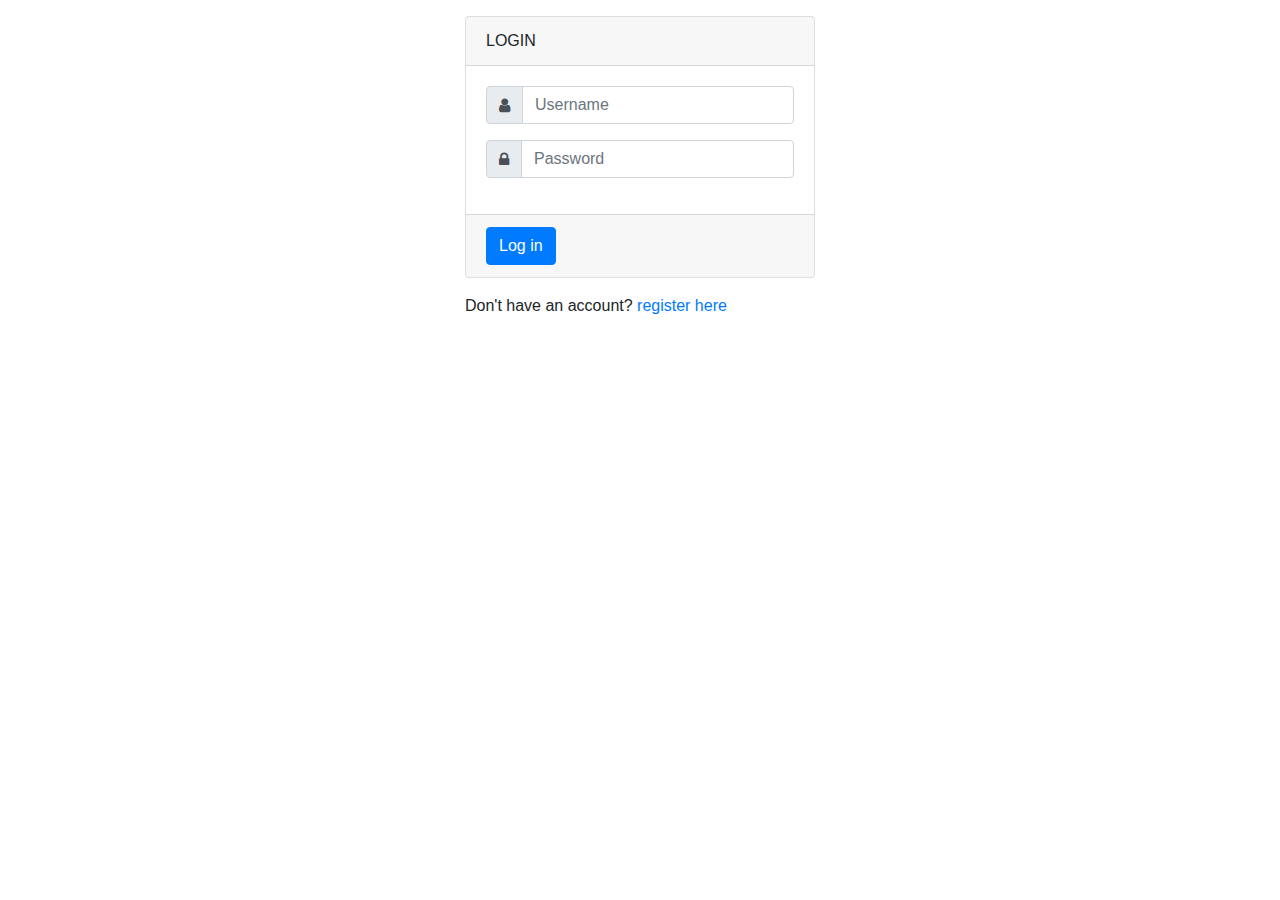
==== index.html @ 7b23db5a "First commit" ====
<!doctype html>
<html lang="en">
  <head>
    <!-- Required meta tags -->
    <meta charset="utf-8">
    <meta name="viewport" content="width=device-width, initial-scale=1, shrink-to-fit=no">

    <!-- Bootstrap CSS -->
    <link rel="stylesheet" href="https://stackpath.bootstrapcdn.com/bootstrap/4.3.1/css/bootstrap.min.css" integrity="sha384-ggOyR0iXCbMQv3Xipma34MD+dH/1fQ784/j6cY/iJTQUOhcWr7x9JvoRxT2MZw1T" crossorigin="anonymous">
    <link rel="stylesheet" href="https://stackpath.bootstrapcdn.com/font-awesome/4.7.0/css/font-awesome.min.css">

    <title>TeamValid | Loginpage</title>
  </head>
  <body>
   <div class="container ">
     <div class="row mt-3 d-flex">
       <div class="col-lg-4 m-auto">
         <div class="card">
           <div class="card-header">
             LOGIN
           </div>
           <div class="card-body">
             <div class="login">
           <div class="input-group mb-3">
          <div class="input-group-prepend">
            <span class="input-group-text" id="basic-addon1"><i class="fa fa-user"></i></span>
          </div>
          <input type="text" class="form-control" placeholder="Username" aria-label="Username" aria-describedby="basic-addon1">
        </div>

        

         </div>
         <div class="login">
           <div class="input-group mb-3">
          <div class="input-group-prepend">
            <span class="input-group-text" id="basic-addon1"><i class="fa fa-lock"></i></span>
          </div>
          <input type="Password" class="form-control" placeholder="Password" aria-label="Username" aria-describedby="basic-addon1">
        </div>

        

         </div>
           </div>
           <div class="card-footer">
             <button type="submit" class="btn btn-primary">Log in</button>
           </div>
         </div>
         <div class="mt-3">Don't have an account? <a href="register.html">register here</a></div>
       </div>
     </div>
   </div>

   
    <script src="https://code.jquery.com/jquery-3.3.1.slim.min.js" integrity="sha384-q8i/X+965DzO0rT7abK41JStQIAqVgRVzpbzo5smXKp4YfRvH+8abtTE1Pi6jizo" crossorigin="anonymous"></script>
    <script src="https://cdnjs.cloudflare.com/ajax/libs/popper.js/1.14.7/umd/popper.min.js" integrity="sha384-UO2eT0CpHqdSJQ6hJty5KVphtPhzWj9WO1clHTMGa3JDZwrnQq4sF86dIHNDz0W1" crossorigin="anonymous"></script>
    <script src="https://stackpath.bootstrapcdn.com/bootstrap/4.3.1/js/bootstrap.min.js" integrity="sha384-JjSmVgyd0p3pXB1rRibZUAYoIIy6OrQ6VrjIEaFf/nJGzIxFDsf4x0xIM+B07jRM" crossorigin="anonymous"></script>
  </body>
</html>
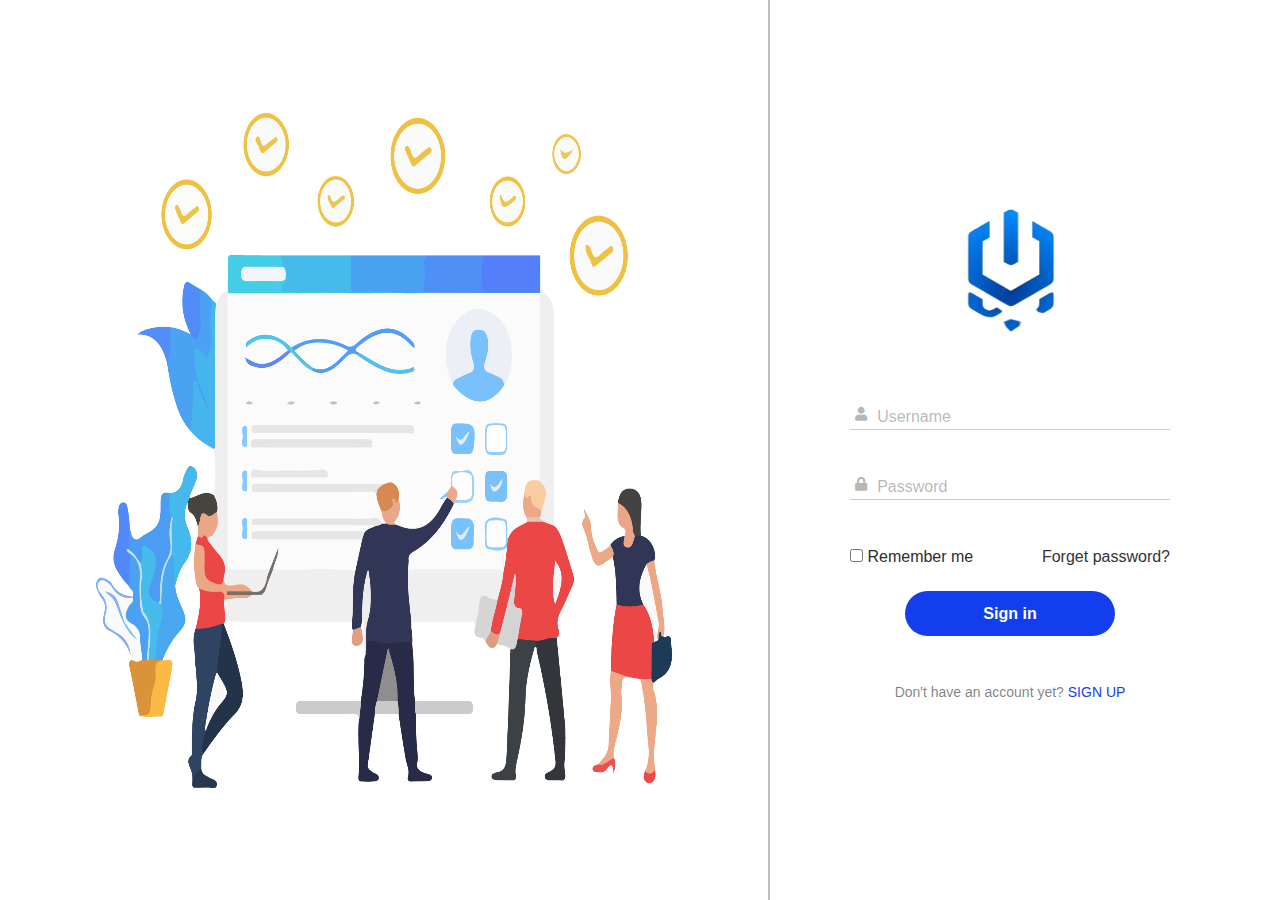
==== commit 91f08987: "Merge pull request #1 from Devdre1909/master" ====
--- a/index.html
+++ b/index.html
@@ -1,60 +1,78 @@
-<!doctype html>
+<!DOCTYPE html>
 <html lang="en">
-  <head>
-    <!-- Required meta tags -->
-    <meta charset="utf-8">
-    <meta name="viewport" content="width=device-width, initial-scale=1, shrink-to-fit=no">
 
-    <!-- Bootstrap CSS -->
-    <link rel="stylesheet" href="https://stackpath.bootstrapcdn.com/bootstrap/4.3.1/css/bootstrap.min.css" integrity="sha384-ggOyR0iXCbMQv3Xipma34MD+dH/1fQ784/j6cY/iJTQUOhcWr7x9JvoRxT2MZw1T" crossorigin="anonymous">
-    <link rel="stylesheet" href="https://stackpath.bootstrapcdn.com/font-awesome/4.7.0/css/font-awesome.min.css">
+<head>
+    <meta charset="UTF-8">
+    <meta name="viewport" content="width=device-width, initial-scale=1.0">
+    <meta http-equiv="X-UA-Compatible" content="ie=edge">
+    <title id="title">teamValid | Sign in</title>
+    <link rel="stylesheet" href="styles/font-awesome/css/all.min.css">
+    <link rel="stylesheet" href="styles/style.css">
+</head>
 
-    <title>TeamValid | Loginpage</title>
-  </head>
-  <body>
-   <div class="container ">
-     <div class="row mt-3 d-flex">
-       <div class="col-lg-4 m-auto">
-         <div class="card">
-           <div class="card-header">
-             LOGIN
-           </div>
-           <div class="card-body">
-             <div class="login">
-           <div class="input-group mb-3">
-          <div class="input-group-prepend">
-            <span class="input-group-text" id="basic-addon1"><i class="fa fa-user"></i></span>
-          </div>
-          <input type="text" class="form-control" placeholder="Username" aria-label="Username" aria-describedby="basic-addon1">
+<body>
+    <div class="container">
+        <div class="big-image">
+            <img src="img/signup-design.png" alt="img">
         </div>
+        <div class="form-section">
+            <div class="the-forms" id="the-forms">
+                <form action="" id="sign-in-form" class="sign-in-form">
+                    <img src="img/logo.svg" alt="logo-image">
+                    <div class="form-group">
+                        <i class="fas fa-user fa-sm  "></i>
+                        <input type="text" name="username" id="username" required>
+                        <label for="username">Username</label>
+                    </div>
+                    <div class="form-group">
+                        <i class="fas fa-lock fa-sm  "></i>
+                        <input type="password" name="signin-password" id="signin-password" required>
+                        <label for="signin-password">Password</label>
+                    </div>
+                    <div class="rem-me-and-forget-password">
+                        <div class="c-remember-me">
+                                <input type="checkbox" name="remember-me" id="remember-me">
+                                <label for="remember-me">Remember me</label>
+                        </div>
+                        <a href="#">Forget password?</a>
+                    </div>
+                    <button type="submit">Sign in</button>
+                    <p>Don't have an account yet? <a href="#sign-up-form-link" id="sign-up-form-link">SIGN UP</a></p>
+                </form>
+                <form action="" id="sign-up-form" class="sign-up-form">
+                    <h2 class="signup-form-heading">SIGN UP</h2>
+                    <p class="signup-form-subheading">It’s free and only takes a minute</p>
+                    <div class="form-group">
+                        <i class="fas fa-user fa-sm  "></i>
+                        <input type="text" name="signup-username" id="signup-username" required>
+                        <label for="signup-username">Username</label>
+                    </div>
+                    <div class="form-group">
+                        <i class="fas fa-envelope fa-sm  "></i>
+                        <input type="text" name="email" id="email" required>
+                        <label for="email">Email</label>
+                    </div>
+                    <div class="form-group">
+                        <i class="fas fa-user-lock fa-sm  "></i>
+                        <input type="password" name="signup-password" id="signup-password" required>
+                        <label for="signup-password">Enter password</label>
+                    </div>
+                    <div class="form-group">
+                            <i class="fas fa-user-lock fa-sm  "></i>
+                        <input type="password" name="signup-confirm-password" id="signup-confirm-password" required>
+                        <label for="signup-confirm-password">Confirm Password</label>
+                    </div>
+                    <p class=terms-and-con>
+                        By clicking the sign up button you agree to our <a href="#">Terms & Conditions</a> and <a href="#">Privacy Policy</a>
+                    </p>
+                    <button type="submit">Sign up</button>
+                    <p>Already have an account? <a href="#sign-in-form" id="sign-in-form-link">Log in</a></p>
+                </form>
+            </div>
+        </div>
+    </div>
 
-        
+    <script src="scripts/app.js"></script>
+</body>
 
-         </div>
-         <div class="login">
-           <div class="input-group mb-3">
-          <div class="input-group-prepend">
-            <span class="input-group-text" id="basic-addon1"><i class="fa fa-lock"></i></span>
-          </div>
-          <input type="Password" class="form-control" placeholder="Password" aria-label="Username" aria-describedby="basic-addon1">
-        </div>
-
-        
-
-         </div>
-           </div>
-           <div class="card-footer">
-             <button type="submit" class="btn btn-primary">Log in</button>
-           </div>
-         </div>
-         <div class="mt-3">Don't have an account? <a href="register.html">register here</a></div>
-       </div>
-     </div>
-   </div>
-
-   
-    <script src="https://code.jquery.com/jquery-3.3.1.slim.min.js" integrity="sha384-q8i/X+965DzO0rT7abK41JStQIAqVgRVzpbzo5smXKp4YfRvH+8abtTE1Pi6jizo" crossorigin="anonymous"></script>
-    <script src="https://cdnjs.cloudflare.com/ajax/libs/popper.js/1.14.7/umd/popper.min.js" integrity="sha384-UO2eT0CpHqdSJQ6hJty5KVphtPhzWj9WO1clHTMGa3JDZwrnQq4sF86dIHNDz0W1" crossorigin="anonymous"></script>
-    <script src="https://stackpath.bootstrapcdn.com/bootstrap/4.3.1/js/bootstrap.min.js" integrity="sha384-JjSmVgyd0p3pXB1rRibZUAYoIIy6OrQ6VrjIEaFf/nJGzIxFDsf4x0xIM+B07jRM" crossorigin="anonymous"></script>
-  </body>
 </html>--- a/styles/font-awesome/css/all.min.css
+++ b/styles/font-awesome/css/all.min.css
@@ -0,0 +1,5 @@
+/*!
+ * Font Awesome Free 5.9.0 by @fontawesome - https://fontawesome.com
+ * License - https://fontawesome.com/license/free (Icons: CC BY 4.0, Fonts: SIL OFL 1.1, Code: MIT License)
+ */
+.fa,.fab,.fal,.far,.fas{-moz-osx-font-smoothing:grayscale;-webkit-font-smoothing:antialiased;display:inline-block;font-style:normal;font-variant:normal;text-rendering:auto;line-height:1}.fa-lg{font-size:1.33333em;line-height:.75em;vertical-align:-.0667em}.fa-xs{font-size:.75em}.fa-sm{font-size:.875em}.fa-1x{font-size:1em}.fa-2x{font-size:2em}.fa-3x{font-size:3em}.fa-4x{font-size:4em}.fa-5x{font-size:5em}.fa-6x{font-size:6em}.fa-7x{font-size:7em}.fa-8x{font-size:8em}.fa-9x{font-size:9em}.fa-10x{font-size:10em}.fa-fw{text-align:center;width:1.25em}.fa-ul{list-style-type:none;margin-left:2.5em;padding-left:0}.fa-ul>li{position:relative}.fa-li{left:-2em;position:absolute;text-align:center;width:2em;line-height:inherit}.fa-border{border:.08em solid #eee;border-radius:.1em;padding:.2em .25em .15em}.fa-pull-left{float:left}.fa-pull-right{float:right}.fa.fa-pull-left,.fab.fa-pull-left,.fal.fa-pull-left,.far.fa-pull-left,.fas.fa-pull-left{margin-right:.3em}.fa.fa-pull-right,.fab.fa-pull-right,.fal.fa-pull-right,.far.fa-pull-right,.fas.fa-pull-right{margin-left:.3em}.fa-spin{animation:fa-spin 2s infinite linear}.fa-pulse{animation:fa-spin 1s infinite steps(8)}@keyframes fa-spin{0%{transform:rotate(0deg)}to{transform:rotate(1turn)}}.fa-rotate-90{-ms-filter:"progid:DXImageTransform.Microsoft.BasicImage(rotation=1)";transform:rotate(90deg)}.fa-rotate-180{-ms-filter:"progid:DXImageTransform.Microsoft.BasicImage(rotation=2)";transform:rotate(180deg)}.fa-rotate-270{-ms-filter:"progid:DXImageTransform.Microsoft.BasicImage(rotation=3)";transform:rotate(270deg)}.fa-flip-horizontal{-ms-filter:"progid:DXImageTransform.Microsoft.BasicImage(rotation=0, mirror=1)";transform:scaleX(-1)}.fa-flip-vertical{transform:scaleY(-1)}.fa-flip-both,.fa-flip-horizontal.fa-flip-vertical,.fa-flip-vertical{-ms-filter:"progid:DXImageTransform.Microsoft.BasicImage(rotation=2, mirror=1)"}.fa-flip-both,.fa-flip-horizontal.fa-flip-vertical{transform:scale(-1)}:root .fa-flip-both,:root .fa-flip-horizontal,:root .fa-flip-vertical,:root .fa-rotate-90,:root .fa-rotate-180,:root .fa-rotate-270{filter:none}.fa-stack{display:inline-block;height:2em;line-height:2em;position:relative;vertical-align:middle;width:2.5em}.fa-stack-1x,.fa-stack-2x{left:0;position:absolute;text-align:center;width:100%}.fa-stack-1x{line-height:inherit}.fa-stack-2x{font-size:2em}.fa-inverse{color:#fff}.fa-500px:before{content:"\f26e"}.fa-accessible-icon:before{content:"\f368"}.fa-accusoft:before{content:"\f369"}.fa-acquisitions-incorporated:before{content:"\f6af"}.fa-ad:before{content:"\f641"}.fa-address-book:before{content:"\f2b9"}.fa-address-card:before{content:"\f2bb"}.fa-adjust:before{content:"\f042"}.fa-adn:before{content:"\f170"}.fa-adobe:before{content:"\f778"}.fa-adversal:before{content:"\f36a"}.fa-affiliatetheme:before{content:"\f36b"}.fa-air-freshener:before{content:"\f5d0"}.fa-airbnb:before{content:"\f834"}.fa-algolia:before{content:"\f36c"}.fa-align-center:before{content:"\f037"}.fa-align-justify:before{content:"\f039"}.fa-align-left:before{content:"\f036"}.fa-align-right:before{content:"\f038"}.fa-alipay:before{content:"\f642"}.fa-allergies:before{content:"\f461"}.fa-amazon:before{content:"\f270"}.fa-amazon-pay:before{content:"\f42c"}.fa-ambulance:before{content:"\f0f9"}.fa-american-sign-language-interpreting:before{content:"\f2a3"}.fa-amilia:before{content:"\f36d"}.fa-anchor:before{content:"\f13d"}.fa-android:before{content:"\f17b"}.fa-angellist:before{content:"\f209"}.fa-angle-double-down:before{content:"\f103"}.fa-angle-double-left:before{content:"\f100"}.fa-angle-double-right:before{content:"\f101"}.fa-angle-double-up:before{content:"\f102"}.fa-angle-down:before{content:"\f107"}.fa-angle-left:before{content:"\f104"}.fa-angle-right:before{content:"\f105"}.fa-angle-up:before{content:"\f106"}.fa-angry:before{content:"\f556"}.fa-angrycreative:before{content:"\f36e"}.fa-angular:before{content:"\f420"}.fa-ankh:before{content:"\f644"}.fa-app-store:before{content:"\f36f"}.fa-app-store-ios:before{content:"\f370"}.fa-apper:before{content:"\f371"}.fa-apple:before{content:"\f179"}.fa-apple-alt:before{content:"\f5d1"}.fa-apple-pay:before{content:"\f415"}.fa-archive:before{content:"\f187"}.fa-archway:before{content:"\f557"}.fa-arrow-alt-circle-down:before{content:"\f358"}.fa-arrow-alt-circle-left:before{content:"\f359"}.fa-arrow-alt-circle-right:before{content:"\f35a"}.fa-arrow-alt-circle-up:before{content:"\f35b"}.fa-arrow-circle-down:before{content:"\f0ab"}.fa-arrow-circle-left:before{content:"\f0a8"}.fa-arrow-circle-right:before{content:"\f0a9"}.fa-arrow-circle-up:before{content:"\f0aa"}.fa-arrow-down:before{content:"\f063"}.fa-arrow-left:before{content:"\f060"}.fa-arrow-right:before{content:"\f061"}.fa-arrow-up:before{content:"\f062"}.fa-arrows-alt:before{content:"\f0b2"}.fa-arrows-alt-h:before{content:"\f337"}.fa-arrows-alt-v:before{content:"\f338"}.fa-artstation:before{content:"\f77a"}.fa-assistive-listening-systems:before{content:"\f2a2"}.fa-asterisk:before{content:"\f069"}.fa-asymmetrik:before{content:"\f372"}.fa-at:before{content:"\f1fa"}.fa-atlas:before{content:"\f558"}.fa-atlassian:before{content:"\f77b"}.fa-atom:before{content:"\f5d2"}.fa-audible:before{content:"\f373"}.fa-audio-description:before{content:"\f29e"}.fa-autoprefixer:before{content:"\f41c"}.fa-avianex:before{content:"\f374"}.fa-aviato:before{content:"\f421"}.fa-award:before{content:"\f559"}.fa-aws:before{content:"\f375"}.fa-baby:before{content:"\f77c"}.fa-baby-carriage:before{content:"\f77d"}.fa-backspace:before{content:"\f55a"}.fa-backward:before{content:"\f04a"}.fa-bacon:before{content:"\f7e5"}.fa-balance-scale:before{content:"\f24e"}.fa-balance-scale-left:before{content:"\f515"}.fa-balance-scale-right:before{content:"\f516"}.fa-ban:before{content:"\f05e"}.fa-band-aid:before{content:"\f462"}.fa-bandcamp:before{content:"\f2d5"}.fa-barcode:before{content:"\f02a"}.fa-bars:before{content:"\f0c9"}.fa-baseball-ball:before{content:"\f433"}.fa-basketball-ball:before{content:"\f434"}.fa-bath:before{content:"\f2cd"}.fa-battery-empty:before{content:"\f244"}.fa-battery-full:before{content:"\f240"}.fa-battery-half:before{content:"\f242"}.fa-battery-quarter:before{content:"\f243"}.fa-battery-three-quarters:before{content:"\f241"}.fa-battle-net:before{content:"\f835"}.fa-bed:before{content:"\f236"}.fa-beer:before{content:"\f0fc"}.fa-behance:before{content:"\f1b4"}.fa-behance-square:before{content:"\f1b5"}.fa-bell:before{content:"\f0f3"}.fa-bell-slash:before{content:"\f1f6"}.fa-bezier-curve:before{content:"\f55b"}.fa-bible:before{content:"\f647"}.fa-bicycle:before{content:"\f206"}.fa-biking:before{content:"\f84a"}.fa-bimobject:before{content:"\f378"}.fa-binoculars:before{content:"\f1e5"}.fa-biohazard:before{content:"\f780"}.fa-birthday-cake:before{content:"\f1fd"}.fa-bitbucket:before{content:"\f171"}.fa-bitcoin:before{content:"\f379"}.fa-bity:before{content:"\f37a"}.fa-black-tie:before{content:"\f27e"}.fa-blackberry:before{content:"\f37b"}.fa-blender:before{content:"\f517"}.fa-blender-phone:before{content:"\f6b6"}.fa-blind:before{content:"\f29d"}.fa-blog:before{content:"\f781"}.fa-blogger:before{content:"\f37c"}.fa-blogger-b:before{content:"\f37d"}.fa-bluetooth:before{content:"\f293"}.fa-bluetooth-b:before{content:"\f294"}.fa-bold:before{content:"\f032"}.fa-bolt:before{content:"\f0e7"}.fa-bomb:before{content:"\f1e2"}.fa-bone:before{content:"\f5d7"}.fa-bong:before{content:"\f55c"}.fa-book:before{content:"\f02d"}.fa-book-dead:before{content:"\f6b7"}.fa-book-medical:before{content:"\f7e6"}.fa-book-open:before{content:"\f518"}.fa-book-reader:before{content:"\f5da"}.fa-bookmark:before{content:"\f02e"}.fa-bootstrap:before{content:"\f836"}.fa-border-all:before{content:"\f84c"}.fa-border-none:before{content:"\f850"}.fa-border-style:before{content:"\f853"}.fa-bowling-ball:before{content:"\f436"}.fa-box:before{content:"\f466"}.fa-box-open:before{content:"\f49e"}.fa-boxes:before{content:"\f468"}.fa-braille:before{content:"\f2a1"}.fa-brain:before{content:"\f5dc"}.fa-bread-slice:before{content:"\f7ec"}.fa-briefcase:before{content:"\f0b1"}.fa-briefcase-medical:before{content:"\f469"}.fa-broadcast-tower:before{content:"\f519"}.fa-broom:before{content:"\f51a"}.fa-brush:before{content:"\f55d"}.fa-btc:before{content:"\f15a"}.fa-buffer:before{content:"\f837"}.fa-bug:before{content:"\f188"}.fa-building:before{content:"\f1ad"}.fa-bullhorn:before{content:"\f0a1"}.fa-bullseye:before{content:"\f140"}.fa-burn:before{content:"\f46a"}.fa-buromobelexperte:before{content:"\f37f"}.fa-bus:before{content:"\f207"}.fa-bus-alt:before{content:"\f55e"}.fa-business-time:before{content:"\f64a"}.fa-buysellads:before{content:"\f20d"}.fa-calculator:before{content:"\f1ec"}.fa-calendar:before{content:"\f133"}.fa-calendar-alt:before{content:"\f073"}.fa-calendar-check:before{content:"\f274"}.fa-calendar-day:before{content:"\f783"}.fa-calendar-minus:before{content:"\f272"}.fa-calendar-plus:before{content:"\f271"}.fa-calendar-times:before{content:"\f273"}.fa-calendar-week:before{content:"\f784"}.fa-camera:before{content:"\f030"}.fa-camera-retro:before{content:"\f083"}.fa-campground:before{content:"\f6bb"}.fa-canadian-maple-leaf:before{content:"\f785"}.fa-candy-cane:before{content:"\f786"}.fa-cannabis:before{content:"\f55f"}.fa-capsules:before{content:"\f46b"}.fa-car:before{content:"\f1b9"}.fa-car-alt:before{content:"\f5de"}.fa-car-battery:before{content:"\f5df"}.fa-car-crash:before{content:"\f5e1"}.fa-car-side:before{content:"\f5e4"}.fa-caret-down:before{content:"\f0d7"}.fa-caret-left:before{content:"\f0d9"}.fa-caret-right:before{content:"\f0da"}.fa-caret-square-down:before{content:"\f150"}.fa-caret-square-left:before{content:"\f191"}.fa-caret-square-right:before{content:"\f152"}.fa-caret-square-up:before{content:"\f151"}.fa-caret-up:before{content:"\f0d8"}.fa-carrot:before{content:"\f787"}.fa-cart-arrow-down:before{content:"\f218"}.fa-cart-plus:before{content:"\f217"}.fa-cash-register:before{content:"\f788"}.fa-cat:before{content:"\f6be"}.fa-cc-amazon-pay:before{content:"\f42d"}.fa-cc-amex:before{content:"\f1f3"}.fa-cc-apple-pay:before{content:"\f416"}.fa-cc-diners-club:before{content:"\f24c"}.fa-cc-discover:before{content:"\f1f2"}.fa-cc-jcb:before{content:"\f24b"}.fa-cc-mastercard:before{content:"\f1f1"}.fa-cc-paypal:before{content:"\f1f4"}.fa-cc-stripe:before{content:"\f1f5"}.fa-cc-visa:before{content:"\f1f0"}.fa-centercode:before{content:"\f380"}.fa-centos:before{content:"\f789"}.fa-certificate:before{content:"\f0a3"}.fa-chair:before{content:"\f6c0"}.fa-chalkboard:before{content:"\f51b"}.fa-chalkboard-teacher:before{content:"\f51c"}.fa-charging-station:before{content:"\f5e7"}.fa-chart-area:before{content:"\f1fe"}.fa-chart-bar:before{content:"\f080"}.fa-chart-line:before{content:"\f201"}.fa-chart-pie:before{content:"\f200"}.fa-check:before{content:"\f00c"}.fa-check-circle:before{content:"\f058"}.fa-check-double:before{content:"\f560"}.fa-check-square:before{content:"\f14a"}.fa-cheese:before{content:"\f7ef"}.fa-chess:before{content:"\f439"}.fa-chess-bishop:before{content:"\f43a"}.fa-chess-board:before{content:"\f43c"}.fa-chess-king:before{content:"\f43f"}.fa-chess-knight:before{content:"\f441"}.fa-chess-pawn:before{content:"\f443"}.fa-chess-queen:before{content:"\f445"}.fa-chess-rook:before{content:"\f447"}.fa-chevron-circle-down:before{content:"\f13a"}.fa-chevron-circle-left:before{content:"\f137"}.fa-chevron-circle-right:before{content:"\f138"}.fa-chevron-circle-up:before{content:"\f139"}.fa-chevron-down:before{content:"\f078"}.fa-chevron-left:before{content:"\f053"}.fa-chevron-right:before{content:"\f054"}.fa-chevron-up:before{content:"\f077"}.fa-child:before{content:"\f1ae"}.fa-chrome:before{content:"\f268"}.fa-chromecast:before{content:"\f838"}.fa-church:before{content:"\f51d"}.fa-circle:before{content:"\f111"}.fa-circle-notch:before{content:"\f1ce"}.fa-city:before{content:"\f64f"}.fa-clinic-medical:before{content:"\f7f2"}.fa-clipboard:before{content:"\f328"}.fa-clipboard-check:before{content:"\f46c"}.fa-clipboard-list:before{content:"\f46d"}.fa-clock:before{content:"\f017"}.fa-clone:before{content:"\f24d"}.fa-closed-captioning:before{content:"\f20a"}.fa-cloud:before{content:"\f0c2"}.fa-cloud-download-alt:before{content:"\f381"}.fa-cloud-meatball:before{content:"\f73b"}.fa-cloud-moon:before{content:"\f6c3"}.fa-cloud-moon-rain:before{content:"\f73c"}.fa-cloud-rain:before{content:"\f73d"}.fa-cloud-showers-heavy:before{content:"\f740"}.fa-cloud-sun:before{content:"\f6c4"}.fa-cloud-sun-rain:before{content:"\f743"}.fa-cloud-upload-alt:before{content:"\f382"}.fa-cloudscale:before{content:"\f383"}.fa-cloudsmith:before{content:"\f384"}.fa-cloudversify:before{content:"\f385"}.fa-cocktail:before{content:"\f561"}.fa-code:before{content:"\f121"}.fa-code-branch:before{content:"\f126"}.fa-codepen:before{content:"\f1cb"}.fa-codiepie:before{content:"\f284"}.fa-coffee:before{content:"\f0f4"}.fa-cog:before{content:"\f013"}.fa-cogs:before{content:"\f085"}.fa-coins:before{content:"\f51e"}.fa-columns:before{content:"\f0db"}.fa-comment:before{content:"\f075"}.fa-comment-alt:before{content:"\f27a"}.fa-comment-dollar:before{content:"\f651"}.fa-comment-dots:before{content:"\f4ad"}.fa-comment-medical:before{content:"\f7f5"}.fa-comment-slash:before{content:"\f4b3"}.fa-comments:before{content:"\f086"}.fa-comments-dollar:before{content:"\f653"}.fa-compact-disc:before{content:"\f51f"}.fa-compass:before{content:"\f14e"}.fa-compress:before{content:"\f066"}.fa-compress-arrows-alt:before{content:"\f78c"}.fa-concierge-bell:before{content:"\f562"}.fa-confluence:before{content:"\f78d"}.fa-connectdevelop:before{content:"\f20e"}.fa-contao:before{content:"\f26d"}.fa-cookie:before{content:"\f563"}.fa-cookie-bite:before{content:"\f564"}.fa-copy:before{content:"\f0c5"}.fa-copyright:before{content:"\f1f9"}.fa-couch:before{content:"\f4b8"}.fa-cpanel:before{content:"\f388"}.fa-creative-commons:before{content:"\f25e"}.fa-creative-commons-by:before{content:"\f4e7"}.fa-creative-commons-nc:before{content:"\f4e8"}.fa-creative-commons-nc-eu:before{content:"\f4e9"}.fa-creative-commons-nc-jp:before{content:"\f4ea"}.fa-creative-commons-nd:before{content:"\f4eb"}.fa-creative-commons-pd:before{content:"\f4ec"}.fa-creative-commons-pd-alt:before{content:"\f4ed"}.fa-creative-commons-remix:before{content:"\f4ee"}.fa-creative-commons-sa:before{content:"\f4ef"}.fa-creative-commons-sampling:before{content:"\f4f0"}.fa-creative-commons-sampling-plus:before{content:"\f4f1"}.fa-creative-commons-share:before{content:"\f4f2"}.fa-creative-commons-zero:before{content:"\f4f3"}.fa-credit-card:before{content:"\f09d"}.fa-critical-role:before{content:"\f6c9"}.fa-crop:before{content:"\f125"}.fa-crop-alt:before{content:"\f565"}.fa-cross:before{content:"\f654"}.fa-crosshairs:before{content:"\f05b"}.fa-crow:before{content:"\f520"}.fa-crown:before{content:"\f521"}.fa-crutch:before{content:"\f7f7"}.fa-css3:before{content:"\f13c"}.fa-css3-alt:before{content:"\f38b"}.fa-cube:before{content:"\f1b2"}.fa-cubes:before{content:"\f1b3"}.fa-cut:before{content:"\f0c4"}.fa-cuttlefish:before{content:"\f38c"}.fa-d-and-d:before{content:"\f38d"}.fa-d-and-d-beyond:before{content:"\f6ca"}.fa-dashcube:before{content:"\f210"}.fa-database:before{content:"\f1c0"}.fa-deaf:before{content:"\f2a4"}.fa-delicious:before{content:"\f1a5"}.fa-democrat:before{content:"\f747"}.fa-deploydog:before{content:"\f38e"}.fa-deskpro:before{content:"\f38f"}.fa-desktop:before{content:"\f108"}.fa-dev:before{content:"\f6cc"}.fa-deviantart:before{content:"\f1bd"}.fa-dharmachakra:before{content:"\f655"}.fa-dhl:before{content:"\f790"}.fa-diagnoses:before{content:"\f470"}.fa-diaspora:before{content:"\f791"}.fa-dice:before{content:"\f522"}.fa-dice-d20:before{content:"\f6cf"}.fa-dice-d6:before{content:"\f6d1"}.fa-dice-five:before{content:"\f523"}.fa-dice-four:before{content:"\f524"}.fa-dice-one:before{content:"\f525"}.fa-dice-six:before{content:"\f526"}.fa-dice-three:before{content:"\f527"}.fa-dice-two:before{content:"\f528"}.fa-digg:before{content:"\f1a6"}.fa-digital-ocean:before{content:"\f391"}.fa-digital-tachograph:before{content:"\f566"}.fa-directions:before{content:"\f5eb"}.fa-discord:before{content:"\f392"}.fa-discourse:before{content:"\f393"}.fa-divide:before{content:"\f529"}.fa-dizzy:before{content:"\f567"}.fa-dna:before{content:"\f471"}.fa-dochub:before{content:"\f394"}.fa-docker:before{content:"\f395"}.fa-dog:before{content:"\f6d3"}.fa-dollar-sign:before{content:"\f155"}.fa-dolly:before{content:"\f472"}.fa-dolly-flatbed:before{content:"\f474"}.fa-donate:before{content:"\f4b9"}.fa-door-closed:before{content:"\f52a"}.fa-door-open:before{content:"\f52b"}.fa-dot-circle:before{content:"\f192"}.fa-dove:before{content:"\f4ba"}.fa-download:before{content:"\f019"}.fa-draft2digital:before{content:"\f396"}.fa-drafting-compass:before{content:"\f568"}.fa-dragon:before{content:"\f6d5"}.fa-draw-polygon:before{content:"\f5ee"}.fa-dribbble:before{content:"\f17d"}.fa-dribbble-square:before{content:"\f397"}.fa-dropbox:before{content:"\f16b"}.fa-drum:before{content:"\f569"}.fa-drum-steelpan:before{content:"\f56a"}.fa-drumstick-bite:before{content:"\f6d7"}.fa-drupal:before{content:"\f1a9"}.fa-dumbbell:before{content:"\f44b"}.fa-dumpster:before{content:"\f793"}.fa-dumpster-fire:before{content:"\f794"}.fa-dungeon:before{content:"\f6d9"}.fa-dyalog:before{content:"\f399"}.fa-earlybirds:before{content:"\f39a"}.fa-ebay:before{content:"\f4f4"}.fa-edge:before{content:"\f282"}.fa-edit:before{content:"\f044"}.fa-egg:before{content:"\f7fb"}.fa-eject:before{content:"\f052"}.fa-elementor:before{content:"\f430"}.fa-ellipsis-h:before{content:"\f141"}.fa-ellipsis-v:before{content:"\f142"}.fa-ello:before{content:"\f5f1"}.fa-ember:before{content:"\f423"}.fa-empire:before{content:"\f1d1"}.fa-envelope:before{content:"\f0e0"}.fa-envelope-open:before{content:"\f2b6"}.fa-envelope-open-text:before{content:"\f658"}.fa-envelope-square:before{content:"\f199"}.fa-envira:before{content:"\f299"}.fa-equals:before{content:"\f52c"}.fa-eraser:before{content:"\f12d"}.fa-erlang:before{content:"\f39d"}.fa-ethereum:before{content:"\f42e"}.fa-ethernet:before{content:"\f796"}.fa-etsy:before{content:"\f2d7"}.fa-euro-sign:before{content:"\f153"}.fa-evernote:before{content:"\f839"}.fa-exchange-alt:before{content:"\f362"}.fa-exclamation:before{content:"\f12a"}.fa-exclamation-circle:before{content:"\f06a"}.fa-exclamation-triangle:before{content:"\f071"}.fa-expand:before{content:"\f065"}.fa-expand-arrows-alt:before{content:"\f31e"}.fa-expeditedssl:before{content:"\f23e"}.fa-external-link-alt:before{content:"\f35d"}.fa-external-link-square-alt:before{content:"\f360"}.fa-eye:before{content:"\f06e"}.fa-eye-dropper:before{content:"\f1fb"}.fa-eye-slash:before{content:"\f070"}.fa-facebook:before{content:"\f09a"}.fa-facebook-f:before{content:"\f39e"}.fa-facebook-messenger:before{content:"\f39f"}.fa-facebook-square:before{content:"\f082"}.fa-fan:before{content:"\f863"}.fa-fantasy-flight-games:before{content:"\f6dc"}.fa-fast-backward:before{content:"\f049"}.fa-fast-forward:before{content:"\f050"}.fa-fax:before{content:"\f1ac"}.fa-feather:before{content:"\f52d"}.fa-feather-alt:before{content:"\f56b"}.fa-fedex:before{content:"\f797"}.fa-fedora:before{content:"\f798"}.fa-female:before{content:"\f182"}.fa-fighter-jet:before{content:"\f0fb"}.fa-figma:before{content:"\f799"}.fa-file:before{content:"\f15b"}.fa-file-alt:before{content:"\f15c"}.fa-file-archive:before{content:"\f1c6"}.fa-file-audio:before{content:"\f1c7"}.fa-file-code:before{content:"\f1c9"}.fa-file-contract:before{content:"\f56c"}.fa-file-csv:before{content:"\f6dd"}.fa-file-download:before{content:"\f56d"}.fa-file-excel:before{content:"\f1c3"}.fa-file-export:before{content:"\f56e"}.fa-file-image:before{content:"\f1c5"}.fa-file-import:before{content:"\f56f"}.fa-file-invoice:before{content:"\f570"}.fa-file-invoice-dollar:before{content:"\f571"}.fa-file-medical:before{content:"\f477"}.fa-file-medical-alt:before{content:"\f478"}.fa-file-pdf:before{content:"\f1c1"}.fa-file-powerpoint:before{content:"\f1c4"}.fa-file-prescription:before{content:"\f572"}.fa-file-signature:before{content:"\f573"}.fa-file-upload:before{content:"\f574"}.fa-file-video:before{content:"\f1c8"}.fa-file-word:before{content:"\f1c2"}.fa-fill:before{content:"\f575"}.fa-fill-drip:before{content:"\f576"}.fa-film:before{content:"\f008"}.fa-filter:before{content:"\f0b0"}.fa-fingerprint:before{content:"\f577"}.fa-fire:before{content:"\f06d"}.fa-fire-alt:before{content:"\f7e4"}.fa-fire-extinguisher:before{content:"\f134"}.fa-firefox:before{content:"\f269"}.fa-first-aid:before{content:"\f479"}.fa-first-order:before{content:"\f2b0"}.fa-first-order-alt:before{content:"\f50a"}.fa-firstdraft:before{content:"\f3a1"}.fa-fish:before{content:"\f578"}.fa-fist-raised:before{content:"\f6de"}.fa-flag:before{content:"\f024"}.fa-flag-checkered:before{content:"\f11e"}.fa-flag-usa:before{content:"\f74d"}.fa-flask:before{content:"\f0c3"}.fa-flickr:before{content:"\f16e"}.fa-flipboard:before{content:"\f44d"}.fa-flushed:before{content:"\f579"}.fa-fly:before{content:"\f417"}.fa-folder:before{content:"\f07b"}.fa-folder-minus:before{content:"\f65d"}.fa-folder-open:before{content:"\f07c"}.fa-folder-plus:before{content:"\f65e"}.fa-font:before{content:"\f031"}.fa-font-awesome:before{content:"\f2b4"}.fa-font-awesome-alt:before{content:"\f35c"}.fa-font-awesome-flag:before{content:"\f425"}.fa-font-awesome-logo-full:before{content:"\f4e6"}.fa-fonticons:before{content:"\f280"}.fa-fonticons-fi:before{content:"\f3a2"}.fa-football-ball:before{content:"\f44e"}.fa-fort-awesome:before{content:"\f286"}.fa-fort-awesome-alt:before{content:"\f3a3"}.fa-forumbee:before{content:"\f211"}.fa-forward:before{content:"\f04e"}.fa-foursquare:before{content:"\f180"}.fa-free-code-camp:before{content:"\f2c5"}.fa-freebsd:before{content:"\f3a4"}.fa-frog:before{content:"\f52e"}.fa-frown:before{content:"\f119"}.fa-frown-open:before{content:"\f57a"}.fa-fulcrum:before{content:"\f50b"}.fa-funnel-dollar:before{content:"\f662"}.fa-futbol:before{content:"\f1e3"}.fa-galactic-republic:before{content:"\f50c"}.fa-galactic-senate:before{content:"\f50d"}.fa-gamepad:before{content:"\f11b"}.fa-gas-pump:before{content:"\f52f"}.fa-gavel:before{content:"\f0e3"}.fa-gem:before{content:"\f3a5"}.fa-genderless:before{content:"\f22d"}.fa-get-pocket:before{content:"\f265"}.fa-gg:before{content:"\f260"}.fa-gg-circle:before{content:"\f261"}.fa-ghost:before{content:"\f6e2"}.fa-gift:before{content:"\f06b"}.fa-gifts:before{content:"\f79c"}.fa-git:before{content:"\f1d3"}.fa-git-alt:before{content:"\f841"}.fa-git-square:before{content:"\f1d2"}.fa-github:before{content:"\f09b"}.fa-github-alt:before{content:"\f113"}.fa-github-square:before{content:"\f092"}.fa-gitkraken:before{content:"\f3a6"}.fa-gitlab:before{content:"\f296"}.fa-gitter:before{content:"\f426"}.fa-glass-cheers:before{content:"\f79f"}.fa-glass-martini:before{content:"\f000"}.fa-glass-martini-alt:before{content:"\f57b"}.fa-glass-whiskey:before{content:"\f7a0"}.fa-glasses:before{content:"\f530"}.fa-glide:before{content:"\f2a5"}.fa-glide-g:before{content:"\f2a6"}.fa-globe:before{content:"\f0ac"}.fa-globe-africa:before{content:"\f57c"}.fa-globe-americas:before{content:"\f57d"}.fa-globe-asia:before{content:"\f57e"}.fa-globe-europe:before{content:"\f7a2"}.fa-gofore:before{content:"\f3a7"}.fa-golf-ball:before{content:"\f450"}.fa-goodreads:before{content:"\f3a8"}.fa-goodreads-g:before{content:"\f3a9"}.fa-google:before{content:"\f1a0"}.fa-google-drive:before{content:"\f3aa"}.fa-google-play:before{content:"\f3ab"}.fa-google-plus:before{content:"\f2b3"}.fa-google-plus-g:before{content:"\f0d5"}.fa-google-plus-square:before{content:"\f0d4"}.fa-google-wallet:before{content:"\f1ee"}.fa-gopuram:before{content:"\f664"}.fa-graduation-cap:before{content:"\f19d"}.fa-gratipay:before{content:"\f184"}.fa-grav:before{content:"\f2d6"}.fa-greater-than:before{content:"\f531"}.fa-greater-than-equal:before{content:"\f532"}.fa-grimace:before{content:"\f57f"}.fa-grin:before{content:"\f580"}.fa-grin-alt:before{content:"\f581"}.fa-grin-beam:before{content:"\f582"}.fa-grin-beam-sweat:before{content:"\f583"}.fa-grin-hearts:before{content:"\f584"}.fa-grin-squint:before{content:"\f585"}.fa-grin-squint-tears:before{content:"\f586"}.fa-grin-stars:before{content:"\f587"}.fa-grin-tears:before{content:"\f588"}.fa-grin-tongue:before{content:"\f589"}.fa-grin-tongue-squint:before{content:"\f58a"}.fa-grin-tongue-wink:before{content:"\f58b"}.fa-grin-wink:before{content:"\f58c"}.fa-grip-horizontal:before{content:"\f58d"}.fa-grip-lines:before{content:"\f7a4"}.fa-grip-lines-vertical:before{content:"\f7a5"}.fa-grip-vertical:before{content:"\f58e"}.fa-gripfire:before{content:"\f3ac"}.fa-grunt:before{content:"\f3ad"}.fa-guitar:before{content:"\f7a6"}.fa-gulp:before{content:"\f3ae"}.fa-h-square:before{content:"\f0fd"}.fa-hacker-news:before{content:"\f1d4"}.fa-hacker-news-square:before{content:"\f3af"}.fa-hackerrank:before{content:"\f5f7"}.fa-hamburger:before{content:"\f805"}.fa-hammer:before{content:"\f6e3"}.fa-hamsa:before{content:"\f665"}.fa-hand-holding:before{content:"\f4bd"}.fa-hand-holding-heart:before{content:"\f4be"}.fa-hand-holding-usd:before{content:"\f4c0"}.fa-hand-lizard:before{content:"\f258"}.fa-hand-middle-finger:before{content:"\f806"}.fa-hand-paper:before{content:"\f256"}.fa-hand-peace:before{content:"\f25b"}.fa-hand-point-down:before{content:"\f0a7"}.fa-hand-point-left:before{content:"\f0a5"}.fa-hand-point-right:before{content:"\f0a4"}.fa-hand-point-up:before{content:"\f0a6"}.fa-hand-pointer:before{content:"\f25a"}.fa-hand-rock:before{content:"\f255"}.fa-hand-scissors:before{content:"\f257"}.fa-hand-spock:before{content:"\f259"}.fa-hands:before{content:"\f4c2"}.fa-hands-helping:before{content:"\f4c4"}.fa-handshake:before{content:"\f2b5"}.fa-hanukiah:before{content:"\f6e6"}.fa-hard-hat:before{content:"\f807"}.fa-hashtag:before{content:"\f292"}.fa-hat-wizard:before{content:"\f6e8"}.fa-haykal:before{content:"\f666"}.fa-hdd:before{content:"\f0a0"}.fa-heading:before{content:"\f1dc"}.fa-headphones:before{content:"\f025"}.fa-headphones-alt:before{content:"\f58f"}.fa-headset:before{content:"\f590"}.fa-heart:before{content:"\f004"}.fa-heart-broken:before{content:"\f7a9"}.fa-heartbeat:before{content:"\f21e"}.fa-helicopter:before{content:"\f533"}.fa-highlighter:before{content:"\f591"}.fa-hiking:before{content:"\f6ec"}.fa-hippo:before{content:"\f6ed"}.fa-hips:before{content:"\f452"}.fa-hire-a-helper:before{content:"\f3b0"}.fa-history:before{content:"\f1da"}.fa-hockey-puck:before{content:"\f453"}.fa-holly-berry:before{content:"\f7aa"}.fa-home:before{content:"\f015"}.fa-hooli:before{content:"\f427"}.fa-hornbill:before{content:"\f592"}.fa-horse:before{content:"\f6f0"}.fa-horse-head:before{content:"\f7ab"}.fa-hospital:before{content:"\f0f8"}.fa-hospital-alt:before{content:"\f47d"}.fa-hospital-symbol:before{content:"\f47e"}.fa-hot-tub:before{content:"\f593"}.fa-hotdog:before{content:"\f80f"}.fa-hotel:before{content:"\f594"}.fa-hotjar:before{content:"\f3b1"}.fa-hourglass:before{content:"\f254"}.fa-hourglass-end:before{content:"\f253"}.fa-hourglass-half:before{content:"\f252"}.fa-hourglass-start:before{content:"\f251"}.fa-house-damage:before{content:"\f6f1"}.fa-houzz:before{content:"\f27c"}.fa-hryvnia:before{content:"\f6f2"}.fa-html5:before{content:"\f13b"}.fa-hubspot:before{content:"\f3b2"}.fa-i-cursor:before{content:"\f246"}.fa-ice-cream:before{content:"\f810"}.fa-icicles:before{content:"\f7ad"}.fa-icons:before{content:"\f86d"}.fa-id-badge:before{content:"\f2c1"}.fa-id-card:before{content:"\f2c2"}.fa-id-card-alt:before{content:"\f47f"}.fa-igloo:before{content:"\f7ae"}.fa-image:before{content:"\f03e"}.fa-images:before{content:"\f302"}.fa-imdb:before{content:"\f2d8"}.fa-inbox:before{content:"\f01c"}.fa-indent:before{content:"\f03c"}.fa-industry:before{content:"\f275"}.fa-infinity:before{content:"\f534"}.fa-info:before{content:"\f129"}.fa-info-circle:before{content:"\f05a"}.fa-instagram:before{content:"\f16d"}.fa-intercom:before{content:"\f7af"}.fa-internet-explorer:before{content:"\f26b"}.fa-invision:before{content:"\f7b0"}.fa-ioxhost:before{content:"\f208"}.fa-italic:before{content:"\f033"}.fa-itch-io:before{content:"\f83a"}.fa-itunes:before{content:"\f3b4"}.fa-itunes-note:before{content:"\f3b5"}.fa-java:before{content:"\f4e4"}.fa-jedi:before{content:"\f669"}.fa-jedi-order:before{content:"\f50e"}.fa-jenkins:before{content:"\f3b6"}.fa-jira:before{content:"\f7b1"}.fa-joget:before{content:"\f3b7"}.fa-joint:before{content:"\f595"}.fa-joomla:before{content:"\f1aa"}.fa-journal-whills:before{content:"\f66a"}.fa-js:before{content:"\f3b8"}.fa-js-square:before{content:"\f3b9"}.fa-jsfiddle:before{content:"\f1cc"}.fa-kaaba:before{content:"\f66b"}.fa-kaggle:before{content:"\f5fa"}.fa-key:before{content:"\f084"}.fa-keybase:before{content:"\f4f5"}.fa-keyboard:before{content:"\f11c"}.fa-keycdn:before{content:"\f3ba"}.fa-khanda:before{content:"\f66d"}.fa-kickstarter:before{content:"\f3bb"}.fa-kickstarter-k:before{content:"\f3bc"}.fa-kiss:before{content:"\f596"}.fa-kiss-beam:before{content:"\f597"}.fa-kiss-wink-heart:before{content:"\f598"}.fa-kiwi-bird:before{content:"\f535"}.fa-korvue:before{content:"\f42f"}.fa-landmark:before{content:"\f66f"}.fa-language:before{content:"\f1ab"}.fa-laptop:before{content:"\f109"}.fa-laptop-code:before{content:"\f5fc"}.fa-laptop-medical:before{content:"\f812"}.fa-laravel:before{content:"\f3bd"}.fa-lastfm:before{content:"\f202"}.fa-lastfm-square:before{content:"\f203"}.fa-laugh:before{content:"\f599"}.fa-laugh-beam:before{content:"\f59a"}.fa-laugh-squint:before{content:"\f59b"}.fa-laugh-wink:before{content:"\f59c"}.fa-layer-group:before{content:"\f5fd"}.fa-leaf:before{content:"\f06c"}.fa-leanpub:before{content:"\f212"}.fa-lemon:before{content:"\f094"}.fa-less:before{content:"\f41d"}.fa-less-than:before{content:"\f536"}.fa-less-than-equal:before{content:"\f537"}.fa-level-down-alt:before{content:"\f3be"}.fa-level-up-alt:before{content:"\f3bf"}.fa-life-ring:before{content:"\f1cd"}.fa-lightbulb:before{content:"\f0eb"}.fa-line:before{content:"\f3c0"}.fa-link:before{content:"\f0c1"}.fa-linkedin:before{content:"\f08c"}.fa-linkedin-in:before{content:"\f0e1"}.fa-linode:before{content:"\f2b8"}.fa-linux:before{content:"\f17c"}.fa-lira-sign:before{content:"\f195"}.fa-list:before{content:"\f03a"}.fa-list-alt:before{content:"\f022"}.fa-list-ol:before{content:"\f0cb"}.fa-list-ul:before{content:"\f0ca"}.fa-location-arrow:before{content:"\f124"}.fa-lock:before{content:"\f023"}.fa-lock-open:before{content:"\f3c1"}.fa-long-arrow-alt-down:before{content:"\f309"}.fa-long-arrow-alt-left:before{content:"\f30a"}.fa-long-arrow-alt-right:before{content:"\f30b"}.fa-long-arrow-alt-up:before{content:"\f30c"}.fa-low-vision:before{content:"\f2a8"}.fa-luggage-cart:before{content:"\f59d"}.fa-lyft:before{content:"\f3c3"}.fa-magento:before{content:"\f3c4"}.fa-magic:before{content:"\f0d0"}.fa-magnet:before{content:"\f076"}.fa-mail-bulk:before{content:"\f674"}.fa-mailchimp:before{content:"\f59e"}.fa-male:before{content:"\f183"}.fa-mandalorian:before{content:"\f50f"}.fa-map:before{content:"\f279"}.fa-map-marked:before{content:"\f59f"}.fa-map-marked-alt:before{content:"\f5a0"}.fa-map-marker:before{content:"\f041"}.fa-map-marker-alt:before{content:"\f3c5"}.fa-map-pin:before{content:"\f276"}.fa-map-signs:before{content:"\f277"}.fa-markdown:before{content:"\f60f"}.fa-marker:before{content:"\f5a1"}.fa-mars:before{content:"\f222"}.fa-mars-double:before{content:"\f227"}.fa-mars-stroke:before{content:"\f229"}.fa-mars-stroke-h:before{content:"\f22b"}.fa-mars-stroke-v:before{content:"\f22a"}.fa-mask:before{content:"\f6fa"}.fa-mastodon:before{content:"\f4f6"}.fa-maxcdn:before{content:"\f136"}.fa-medal:before{content:"\f5a2"}.fa-medapps:before{content:"\f3c6"}.fa-medium:before{content:"\f23a"}.fa-medium-m:before{content:"\f3c7"}.fa-medkit:before{content:"\f0fa"}.fa-medrt:before{content:"\f3c8"}.fa-meetup:before{content:"\f2e0"}.fa-megaport:before{content:"\f5a3"}.fa-meh:before{content:"\f11a"}.fa-meh-blank:before{content:"\f5a4"}.fa-meh-rolling-eyes:before{content:"\f5a5"}.fa-memory:before{content:"\f538"}.fa-mendeley:before{content:"\f7b3"}.fa-menorah:before{content:"\f676"}.fa-mercury:before{content:"\f223"}.fa-meteor:before{content:"\f753"}.fa-microchip:before{content:"\f2db"}.fa-microphone:before{content:"\f130"}.fa-microphone-alt:before{content:"\f3c9"}.fa-microphone-alt-slash:before{content:"\f539"}.fa-microphone-slash:before{content:"\f131"}.fa-microscope:before{content:"\f610"}.fa-microsoft:before{content:"\f3ca"}.fa-minus:before{content:"\f068"}.fa-minus-circle:before{content:"\f056"}.fa-minus-square:before{content:"\f146"}.fa-mitten:before{content:"\f7b5"}.fa-mix:before{content:"\f3cb"}.fa-mixcloud:before{content:"\f289"}.fa-mizuni:before{content:"\f3cc"}.fa-mobile:before{content:"\f10b"}.fa-mobile-alt:before{content:"\f3cd"}.fa-modx:before{content:"\f285"}.fa-monero:before{content:"\f3d0"}.fa-money-bill:before{content:"\f0d6"}.fa-money-bill-alt:before{content:"\f3d1"}.fa-money-bill-wave:before{content:"\f53a"}.fa-money-bill-wave-alt:before{content:"\f53b"}.fa-money-check:before{content:"\f53c"}.fa-money-check-alt:before{content:"\f53d"}.fa-monument:before{content:"\f5a6"}.fa-moon:before{content:"\f186"}.fa-mortar-pestle:before{content:"\f5a7"}.fa-mosque:before{content:"\f678"}.fa-motorcycle:before{content:"\f21c"}.fa-mountain:before{content:"\f6fc"}.fa-mouse-pointer:before{content:"\f245"}.fa-mug-hot:before{content:"\f7b6"}.fa-music:before{content:"\f001"}.fa-napster:before{content:"\f3d2"}.fa-neos:before{content:"\f612"}.fa-network-wired:before{content:"\f6ff"}.fa-neuter:before{content:"\f22c"}.fa-newspaper:before{content:"\f1ea"}.fa-nimblr:before{content:"\f5a8"}.fa-node:before{content:"\f419"}.fa-node-js:before{content:"\f3d3"}.fa-not-equal:before{content:"\f53e"}.fa-notes-medical:before{content:"\f481"}.fa-npm:before{content:"\f3d4"}.fa-ns8:before{content:"\f3d5"}.fa-nutritionix:before{content:"\f3d6"}.fa-object-group:before{content:"\f247"}.fa-object-ungroup:before{content:"\f248"}.fa-odnoklassniki:before{content:"\f263"}.fa-odnoklassniki-square:before{content:"\f264"}.fa-oil-can:before{content:"\f613"}.fa-old-republic:before{content:"\f510"}.fa-om:before{content:"\f679"}.fa-opencart:before{content:"\f23d"}.fa-openid:before{content:"\f19b"}.fa-opera:before{content:"\f26a"}.fa-optin-monster:before{content:"\f23c"}.fa-osi:before{content:"\f41a"}.fa-otter:before{content:"\f700"}.fa-outdent:before{content:"\f03b"}.fa-page4:before{content:"\f3d7"}.fa-pagelines:before{content:"\f18c"}.fa-pager:before{content:"\f815"}.fa-paint-brush:before{content:"\f1fc"}.fa-paint-roller:before{content:"\f5aa"}.fa-palette:before{content:"\f53f"}.fa-palfed:before{content:"\f3d8"}.fa-pallet:before{content:"\f482"}.fa-paper-plane:before{content:"\f1d8"}.fa-paperclip:before{content:"\f0c6"}.fa-parachute-box:before{content:"\f4cd"}.fa-paragraph:before{content:"\f1dd"}.fa-parking:before{content:"\f540"}.fa-passport:before{content:"\f5ab"}.fa-pastafarianism:before{content:"\f67b"}.fa-paste:before{content:"\f0ea"}.fa-patreon:before{content:"\f3d9"}.fa-pause:before{content:"\f04c"}.fa-pause-circle:before{content:"\f28b"}.fa-paw:before{content:"\f1b0"}.fa-paypal:before{content:"\f1ed"}.fa-peace:before{content:"\f67c"}.fa-pen:before{content:"\f304"}.fa-pen-alt:before{content:"\f305"}.fa-pen-fancy:before{content:"\f5ac"}.fa-pen-nib:before{content:"\f5ad"}.fa-pen-square:before{content:"\f14b"}.fa-pencil-alt:before{content:"\f303"}.fa-pencil-ruler:before{content:"\f5ae"}.fa-penny-arcade:before{content:"\f704"}.fa-people-carry:before{content:"\f4ce"}.fa-pepper-hot:before{content:"\f816"}.fa-percent:before{content:"\f295"}.fa-percentage:before{content:"\f541"}.fa-periscope:before{content:"\f3da"}.fa-person-booth:before{content:"\f756"}.fa-phabricator:before{content:"\f3db"}.fa-phoenix-framework:before{content:"\f3dc"}.fa-phoenix-squadron:before{content:"\f511"}.fa-phone:before{content:"\f095"}.fa-phone-alt:before{content:"\f879"}.fa-phone-slash:before{content:"\f3dd"}.fa-phone-square:before{content:"\f098"}.fa-phone-square-alt:before{content:"\f87b"}.fa-phone-volume:before{content:"\f2a0"}.fa-photo-video:before{content:"\f87c"}.fa-php:before{content:"\f457"}.fa-pied-piper:before{content:"\f2ae"}.fa-pied-piper-alt:before{content:"\f1a8"}.fa-pied-piper-hat:before{content:"\f4e5"}.fa-pied-piper-pp:before{content:"\f1a7"}.fa-piggy-bank:before{content:"\f4d3"}.fa-pills:before{content:"\f484"}.fa-pinterest:before{content:"\f0d2"}.fa-pinterest-p:before{content:"\f231"}.fa-pinterest-square:before{content:"\f0d3"}.fa-pizza-slice:before{content:"\f818"}.fa-place-of-worship:before{content:"\f67f"}.fa-plane:before{content:"\f072"}.fa-plane-arrival:before{content:"\f5af"}.fa-plane-departure:before{content:"\f5b0"}.fa-play:before{content:"\f04b"}.fa-play-circle:before{content:"\f144"}.fa-playstation:before{content:"\f3df"}.fa-plug:before{content:"\f1e6"}.fa-plus:before{content:"\f067"}.fa-plus-circle:before{content:"\f055"}.fa-plus-square:before{content:"\f0fe"}.fa-podcast:before{content:"\f2ce"}.fa-poll:before{content:"\f681"}.fa-poll-h:before{content:"\f682"}.fa-poo:before{content:"\f2fe"}.fa-poo-storm:before{content:"\f75a"}.fa-poop:before{content:"\f619"}.fa-portrait:before{content:"\f3e0"}.fa-pound-sign:before{content:"\f154"}.fa-power-off:before{content:"\f011"}.fa-pray:before{content:"\f683"}.fa-praying-hands:before{content:"\f684"}.fa-prescription:before{content:"\f5b1"}.fa-prescription-bottle:before{content:"\f485"}.fa-prescription-bottle-alt:before{content:"\f486"}.fa-print:before{content:"\f02f"}.fa-procedures:before{content:"\f487"}.fa-product-hunt:before{content:"\f288"}.fa-project-diagram:before{content:"\f542"}.fa-pushed:before{content:"\f3e1"}.fa-puzzle-piece:before{content:"\f12e"}.fa-python:before{content:"\f3e2"}.fa-qq:before{content:"\f1d6"}.fa-qrcode:before{content:"\f029"}.fa-question:before{content:"\f128"}.fa-question-circle:before{content:"\f059"}.fa-quidditch:before{content:"\f458"}.fa-quinscape:before{content:"\f459"}.fa-quora:before{content:"\f2c4"}.fa-quote-left:before{content:"\f10d"}.fa-quote-right:before{content:"\f10e"}.fa-quran:before{content:"\f687"}.fa-r-project:before{content:"\f4f7"}.fa-radiation:before{content:"\f7b9"}.fa-radiation-alt:before{content:"\f7ba"}.fa-rainbow:before{content:"\f75b"}.fa-random:before{content:"\f074"}.fa-raspberry-pi:before{content:"\f7bb"}.fa-ravelry:before{content:"\f2d9"}.fa-react:before{content:"\f41b"}.fa-reacteurope:before{content:"\f75d"}.fa-readme:before{content:"\f4d5"}.fa-rebel:before{content:"\f1d0"}.fa-receipt:before{content:"\f543"}.fa-recycle:before{content:"\f1b8"}.fa-red-river:before{content:"\f3e3"}.fa-reddit:before{content:"\f1a1"}.fa-reddit-alien:before{content:"\f281"}.fa-reddit-square:before{content:"\f1a2"}.fa-redhat:before{content:"\f7bc"}.fa-redo:before{content:"\f01e"}.fa-redo-alt:before{content:"\f2f9"}.fa-registered:before{content:"\f25d"}.fa-remove-format:before{content:"\f87d"}.fa-renren:before{content:"\f18b"}.fa-reply:before{content:"\f3e5"}.fa-reply-all:before{content:"\f122"}.fa-replyd:before{content:"\f3e6"}.fa-republican:before{content:"\f75e"}.fa-researchgate:before{content:"\f4f8"}.fa-resolving:before{content:"\f3e7"}.fa-restroom:before{content:"\f7bd"}.fa-retweet:before{content:"\f079"}.fa-rev:before{content:"\f5b2"}.fa-ribbon:before{content:"\f4d6"}.fa-ring:before{content:"\f70b"}.fa-road:before{content:"\f018"}.fa-robot:before{content:"\f544"}.fa-rocket:before{content:"\f135"}.fa-rocketchat:before{content:"\f3e8"}.fa-rockrms:before{content:"\f3e9"}.fa-route:before{content:"\f4d7"}.fa-rss:before{content:"\f09e"}.fa-rss-square:before{content:"\f143"}.fa-ruble-sign:before{content:"\f158"}.fa-ruler:before{content:"\f545"}.fa-ruler-combined:before{content:"\f546"}.fa-ruler-horizontal:before{content:"\f547"}.fa-ruler-vertical:before{content:"\f548"}.fa-running:before{content:"\f70c"}.fa-rupee-sign:before{content:"\f156"}.fa-sad-cry:before{content:"\f5b3"}.fa-sad-tear:before{content:"\f5b4"}.fa-safari:before{content:"\f267"}.fa-salesforce:before{content:"\f83b"}.fa-sass:before{content:"\f41e"}.fa-satellite:before{content:"\f7bf"}.fa-satellite-dish:before{content:"\f7c0"}.fa-save:before{content:"\f0c7"}.fa-schlix:before{content:"\f3ea"}.fa-school:before{content:"\f549"}.fa-screwdriver:before{content:"\f54a"}.fa-scribd:before{content:"\f28a"}.fa-scroll:before{content:"\f70e"}.fa-sd-card:before{content:"\f7c2"}.fa-search:before{content:"\f002"}.fa-search-dollar:before{content:"\f688"}.fa-search-location:before{content:"\f689"}.fa-search-minus:before{content:"\f010"}.fa-search-plus:before{content:"\f00e"}.fa-searchengin:before{content:"\f3eb"}.fa-seedling:before{content:"\f4d8"}.fa-sellcast:before{content:"\f2da"}.fa-sellsy:before{content:"\f213"}.fa-server:before{content:"\f233"}.fa-servicestack:before{content:"\f3ec"}.fa-shapes:before{content:"\f61f"}.fa-share:before{content:"\f064"}.fa-share-alt:before{content:"\f1e0"}.fa-share-alt-square:before{content:"\f1e1"}.fa-share-square:before{content:"\f14d"}.fa-shekel-sign:before{content:"\f20b"}.fa-shield-alt:before{content:"\f3ed"}.fa-ship:before{content:"\f21a"}.fa-shipping-fast:before{content:"\f48b"}.fa-shirtsinbulk:before{content:"\f214"}.fa-shoe-prints:before{content:"\f54b"}.fa-shopping-bag:before{content:"\f290"}.fa-shopping-basket:before{content:"\f291"}.fa-shopping-cart:before{content:"\f07a"}.fa-shopware:before{content:"\f5b5"}.fa-shower:before{content:"\f2cc"}.fa-shuttle-van:before{content:"\f5b6"}.fa-sign:before{content:"\f4d9"}.fa-sign-in-alt:before{content:"\f2f6"}.fa-sign-language:before{content:"\f2a7"}.fa-sign-out-alt:before{content:"\f2f5"}.fa-signal:before{content:"\f012"}.fa-signature:before{content:"\f5b7"}.fa-sim-card:before{content:"\f7c4"}.fa-simplybuilt:before{content:"\f215"}.fa-sistrix:before{content:"\f3ee"}.fa-sitemap:before{content:"\f0e8"}.fa-sith:before{content:"\f512"}.fa-skating:before{content:"\f7c5"}.fa-sketch:before{content:"\f7c6"}.fa-skiing:before{content:"\f7c9"}.fa-skiing-nordic:before{content:"\f7ca"}.fa-skull:before{content:"\f54c"}.fa-skull-crossbones:before{content:"\f714"}.fa-skyatlas:before{content:"\f216"}.fa-skype:before{content:"\f17e"}.fa-slack:before{content:"\f198"}.fa-slack-hash:before{content:"\f3ef"}.fa-slash:before{content:"\f715"}.fa-sleigh:before{content:"\f7cc"}.fa-sliders-h:before{content:"\f1de"}.fa-slideshare:before{content:"\f1e7"}.fa-smile:before{content:"\f118"}.fa-smile-beam:before{content:"\f5b8"}.fa-smile-wink:before{content:"\f4da"}.fa-smog:before{content:"\f75f"}.fa-smoking:before{content:"\f48d"}.fa-smoking-ban:before{content:"\f54d"}.fa-sms:before{content:"\f7cd"}.fa-snapchat:before{content:"\f2ab"}.fa-snapchat-ghost:before{content:"\f2ac"}.fa-snapchat-square:before{content:"\f2ad"}.fa-snowboarding:before{content:"\f7ce"}.fa-snowflake:before{content:"\f2dc"}.fa-snowman:before{content:"\f7d0"}.fa-snowplow:before{content:"\f7d2"}.fa-socks:before{content:"\f696"}.fa-solar-panel:before{content:"\f5ba"}.fa-sort:before{content:"\f0dc"}.fa-sort-alpha-down:before{content:"\f15d"}.fa-sort-alpha-down-alt:before{content:"\f881"}.fa-sort-alpha-up:before{content:"\f15e"}.fa-sort-alpha-up-alt:before{content:"\f882"}.fa-sort-amount-down:before{content:"\f160"}.fa-sort-amount-down-alt:before{content:"\f884"}.fa-sort-amount-up:before{content:"\f161"}.fa-sort-amount-up-alt:before{content:"\f885"}.fa-sort-down:before{content:"\f0dd"}.fa-sort-numeric-down:before{content:"\f162"}.fa-sort-numeric-down-alt:before{content:"\f886"}.fa-sort-numeric-up:before{content:"\f163"}.fa-sort-numeric-up-alt:before{content:"\f887"}.fa-sort-up:before{content:"\f0de"}.fa-soundcloud:before{content:"\f1be"}.fa-sourcetree:before{content:"\f7d3"}.fa-spa:before{content:"\f5bb"}.fa-space-shuttle:before{content:"\f197"}.fa-speakap:before{content:"\f3f3"}.fa-speaker-deck:before{content:"\f83c"}.fa-spell-check:before{content:"\f891"}.fa-spider:before{content:"\f717"}.fa-spinner:before{content:"\f110"}.fa-splotch:before{content:"\f5bc"}.fa-spotify:before{content:"\f1bc"}.fa-spray-can:before{content:"\f5bd"}.fa-square:before{content:"\f0c8"}.fa-square-full:before{content:"\f45c"}.fa-square-root-alt:before{content:"\f698"}.fa-squarespace:before{content:"\f5be"}.fa-stack-exchange:before{content:"\f18d"}.fa-stack-overflow:before{content:"\f16c"}.fa-stackpath:before{content:"\f842"}.fa-stamp:before{content:"\f5bf"}.fa-star:before{content:"\f005"}.fa-star-and-crescent:before{content:"\f699"}.fa-star-half:before{content:"\f089"}.fa-star-half-alt:before{content:"\f5c0"}.fa-star-of-david:before{content:"\f69a"}.fa-star-of-life:before{content:"\f621"}.fa-staylinked:before{content:"\f3f5"}.fa-steam:before{content:"\f1b6"}.fa-steam-square:before{content:"\f1b7"}.fa-steam-symbol:before{content:"\f3f6"}.fa-step-backward:before{content:"\f048"}.fa-step-forward:before{content:"\f051"}.fa-stethoscope:before{content:"\f0f1"}.fa-sticker-mule:before{content:"\f3f7"}.fa-sticky-note:before{content:"\f249"}.fa-stop:before{content:"\f04d"}.fa-stop-circle:before{content:"\f28d"}.fa-stopwatch:before{content:"\f2f2"}.fa-store:before{content:"\f54e"}.fa-store-alt:before{content:"\f54f"}.fa-strava:before{content:"\f428"}.fa-stream:before{content:"\f550"}.fa-street-view:before{content:"\f21d"}.fa-strikethrough:before{content:"\f0cc"}.fa-stripe:before{content:"\f429"}.fa-stripe-s:before{content:"\f42a"}.fa-stroopwafel:before{content:"\f551"}.fa-studiovinari:before{content:"\f3f8"}.fa-stumbleupon:before{content:"\f1a4"}.fa-stumbleupon-circle:before{content:"\f1a3"}.fa-subscript:before{content:"\f12c"}.fa-subway:before{content:"\f239"}.fa-suitcase:before{content:"\f0f2"}.fa-suitcase-rolling:before{content:"\f5c1"}.fa-sun:before{content:"\f185"}.fa-superpowers:before{content:"\f2dd"}.fa-superscript:before{content:"\f12b"}.fa-supple:before{content:"\f3f9"}.fa-surprise:before{content:"\f5c2"}.fa-suse:before{content:"\f7d6"}.fa-swatchbook:before{content:"\f5c3"}.fa-swimmer:before{content:"\f5c4"}.fa-swimming-pool:before{content:"\f5c5"}.fa-symfony:before{content:"\f83d"}.fa-synagogue:before{content:"\f69b"}.fa-sync:before{content:"\f021"}.fa-sync-alt:before{content:"\f2f1"}.fa-syringe:before{content:"\f48e"}.fa-table:before{content:"\f0ce"}.fa-table-tennis:before{content:"\f45d"}.fa-tablet:before{content:"\f10a"}.fa-tablet-alt:before{content:"\f3fa"}.fa-tablets:before{content:"\f490"}.fa-tachometer-alt:before{content:"\f3fd"}.fa-tag:before{content:"\f02b"}.fa-tags:before{content:"\f02c"}.fa-tape:before{content:"\f4db"}.fa-tasks:before{content:"\f0ae"}.fa-taxi:before{content:"\f1ba"}.fa-teamspeak:before{content:"\f4f9"}.fa-teeth:before{content:"\f62e"}.fa-teeth-open:before{content:"\f62f"}.fa-telegram:before{content:"\f2c6"}.fa-telegram-plane:before{content:"\f3fe"}.fa-temperature-high:before{content:"\f769"}.fa-temperature-low:before{content:"\f76b"}.fa-tencent-weibo:before{content:"\f1d5"}.fa-tenge:before{content:"\f7d7"}.fa-terminal:before{content:"\f120"}.fa-text-height:before{content:"\f034"}.fa-text-width:before{content:"\f035"}.fa-th:before{content:"\f00a"}.fa-th-large:before{content:"\f009"}.fa-th-list:before{content:"\f00b"}.fa-the-red-yeti:before{content:"\f69d"}.fa-theater-masks:before{content:"\f630"}.fa-themeco:before{content:"\f5c6"}.fa-themeisle:before{content:"\f2b2"}.fa-thermometer:before{content:"\f491"}.fa-thermometer-empty:before{content:"\f2cb"}.fa-thermometer-full:before{content:"\f2c7"}.fa-thermometer-half:before{content:"\f2c9"}.fa-thermometer-quarter:before{content:"\f2ca"}.fa-thermometer-three-quarters:before{content:"\f2c8"}.fa-think-peaks:before{content:"\f731"}.fa-thumbs-down:before{content:"\f165"}.fa-thumbs-up:before{content:"\f164"}.fa-thumbtack:before{content:"\f08d"}.fa-ticket-alt:before{content:"\f3ff"}.fa-times:before{content:"\f00d"}.fa-times-circle:before{content:"\f057"}.fa-tint:before{content:"\f043"}.fa-tint-slash:before{content:"\f5c7"}.fa-tired:before{content:"\f5c8"}.fa-toggle-off:before{content:"\f204"}.fa-toggle-on:before{content:"\f205"}.fa-toilet:before{content:"\f7d8"}.fa-toilet-paper:before{content:"\f71e"}.fa-toolbox:before{content:"\f552"}.fa-tools:before{content:"\f7d9"}.fa-tooth:before{content:"\f5c9"}.fa-torah:before{content:"\f6a0"}.fa-torii-gate:before{content:"\f6a1"}.fa-tractor:before{content:"\f722"}.fa-trade-federation:before{content:"\f513"}.fa-trademark:before{content:"\f25c"}.fa-traffic-light:before{content:"\f637"}.fa-train:before{content:"\f238"}.fa-tram:before{content:"\f7da"}.fa-transgender:before{content:"\f224"}.fa-transgender-alt:before{content:"\f225"}.fa-trash:before{content:"\f1f8"}.fa-trash-alt:before{content:"\f2ed"}.fa-trash-restore:before{content:"\f829"}.fa-trash-restore-alt:before{content:"\f82a"}.fa-tree:before{content:"\f1bb"}.fa-trello:before{content:"\f181"}.fa-tripadvisor:before{content:"\f262"}.fa-trophy:before{content:"\f091"}.fa-truck:before{content:"\f0d1"}.fa-truck-loading:before{content:"\f4de"}.fa-truck-monster:before{content:"\f63b"}.fa-truck-moving:before{content:"\f4df"}.fa-truck-pickup:before{content:"\f63c"}.fa-tshirt:before{content:"\f553"}.fa-tty:before{content:"\f1e4"}.fa-tumblr:before{content:"\f173"}.fa-tumblr-square:before{content:"\f174"}.fa-tv:before{content:"\f26c"}.fa-twitch:before{content:"\f1e8"}.fa-twitter:before{content:"\f099"}.fa-twitter-square:before{content:"\f081"}.fa-typo3:before{content:"\f42b"}.fa-uber:before{content:"\f402"}.fa-ubuntu:before{content:"\f7df"}.fa-uikit:before{content:"\f403"}.fa-umbrella:before{content:"\f0e9"}.fa-umbrella-beach:before{content:"\f5ca"}.fa-underline:before{content:"\f0cd"}.fa-undo:before{content:"\f0e2"}.fa-undo-alt:before{content:"\f2ea"}.fa-uniregistry:before{content:"\f404"}.fa-universal-access:before{content:"\f29a"}.fa-university:before{content:"\f19c"}.fa-unlink:before{content:"\f127"}.fa-unlock:before{content:"\f09c"}.fa-unlock-alt:before{content:"\f13e"}.fa-untappd:before{content:"\f405"}.fa-upload:before{content:"\f093"}.fa-ups:before{content:"\f7e0"}.fa-usb:before{content:"\f287"}.fa-user:before{content:"\f007"}.fa-user-alt:before{content:"\f406"}.fa-user-alt-slash:before{content:"\f4fa"}.fa-user-astronaut:before{content:"\f4fb"}.fa-user-check:before{content:"\f4fc"}.fa-user-circle:before{content:"\f2bd"}.fa-user-clock:before{content:"\f4fd"}.fa-user-cog:before{content:"\f4fe"}.fa-user-edit:before{content:"\f4ff"}.fa-user-friends:before{content:"\f500"}.fa-user-graduate:before{content:"\f501"}.fa-user-injured:before{content:"\f728"}.fa-user-lock:before{content:"\f502"}.fa-user-md:before{content:"\f0f0"}.fa-user-minus:before{content:"\f503"}.fa-user-ninja:before{content:"\f504"}.fa-user-nurse:before{content:"\f82f"}.fa-user-plus:before{content:"\f234"}.fa-user-secret:before{content:"\f21b"}.fa-user-shield:before{content:"\f505"}.fa-user-slash:before{content:"\f506"}.fa-user-tag:before{content:"\f507"}.fa-user-tie:before{content:"\f508"}.fa-user-times:before{content:"\f235"}.fa-users:before{content:"\f0c0"}.fa-users-cog:before{content:"\f509"}.fa-usps:before{content:"\f7e1"}.fa-ussunnah:before{content:"\f407"}.fa-utensil-spoon:before{content:"\f2e5"}.fa-utensils:before{content:"\f2e7"}.fa-vaadin:before{content:"\f408"}.fa-vector-square:before{content:"\f5cb"}.fa-venus:before{content:"\f221"}.fa-venus-double:before{content:"\f226"}.fa-venus-mars:before{content:"\f228"}.fa-viacoin:before{content:"\f237"}.fa-viadeo:before{content:"\f2a9"}.fa-viadeo-square:before{content:"\f2aa"}.fa-vial:before{content:"\f492"}.fa-vials:before{content:"\f493"}.fa-viber:before{content:"\f409"}.fa-video:before{content:"\f03d"}.fa-video-slash:before{content:"\f4e2"}.fa-vihara:before{content:"\f6a7"}.fa-vimeo:before{content:"\f40a"}.fa-vimeo-square:before{content:"\f194"}.fa-vimeo-v:before{content:"\f27d"}.fa-vine:before{content:"\f1ca"}.fa-vk:before{content:"\f189"}.fa-vnv:before{content:"\f40b"}.fa-voicemail:before{content:"\f897"}.fa-volleyball-ball:before{content:"\f45f"}.fa-volume-down:before{content:"\f027"}.fa-volume-mute:before{content:"\f6a9"}.fa-volume-off:before{content:"\f026"}.fa-volume-up:before{content:"\f028"}.fa-vote-yea:before{content:"\f772"}.fa-vr-cardboard:before{content:"\f729"}.fa-vuejs:before{content:"\f41f"}.fa-walking:before{content:"\f554"}.fa-wallet:before{content:"\f555"}.fa-warehouse:before{content:"\f494"}.fa-water:before{content:"\f773"}.fa-wave-square:before{content:"\f83e"}.fa-waze:before{content:"\f83f"}.fa-weebly:before{content:"\f5cc"}.fa-weibo:before{content:"\f18a"}.fa-weight:before{content:"\f496"}.fa-weight-hanging:before{content:"\f5cd"}.fa-weixin:before{content:"\f1d7"}.fa-whatsapp:before{content:"\f232"}.fa-whatsapp-square:before{content:"\f40c"}.fa-wheelchair:before{content:"\f193"}.fa-whmcs:before{content:"\f40d"}.fa-wifi:before{content:"\f1eb"}.fa-wikipedia-w:before{content:"\f266"}.fa-wind:before{content:"\f72e"}.fa-window-close:before{content:"\f410"}.fa-window-maximize:before{content:"\f2d0"}.fa-window-minimize:before{content:"\f2d1"}.fa-window-restore:before{content:"\f2d2"}.fa-windows:before{content:"\f17a"}.fa-wine-bottle:before{content:"\f72f"}.fa-wine-glass:before{content:"\f4e3"}.fa-wine-glass-alt:before{content:"\f5ce"}.fa-wix:before{content:"\f5cf"}.fa-wizards-of-the-coast:before{content:"\f730"}.fa-wolf-pack-battalion:before{content:"\f514"}.fa-won-sign:before{content:"\f159"}.fa-wordpress:before{content:"\f19a"}.fa-wordpress-simple:before{content:"\f411"}.fa-wpbeginner:before{content:"\f297"}.fa-wpexplorer:before{content:"\f2de"}.fa-wpforms:before{content:"\f298"}.fa-wpressr:before{content:"\f3e4"}.fa-wrench:before{content:"\f0ad"}.fa-x-ray:before{content:"\f497"}.fa-xbox:before{content:"\f412"}.fa-xing:before{content:"\f168"}.fa-xing-square:before{content:"\f169"}.fa-y-combinator:before{content:"\f23b"}.fa-yahoo:before{content:"\f19e"}.fa-yammer:before{content:"\f840"}.fa-yandex:before{content:"\f413"}.fa-yandex-international:before{content:"\f414"}.fa-yarn:before{content:"\f7e3"}.fa-yelp:before{content:"\f1e9"}.fa-yen-sign:before{content:"\f157"}.fa-yin-yang:before{content:"\f6ad"}.fa-yoast:before{content:"\f2b1"}.fa-youtube:before{content:"\f167"}.fa-youtube-square:before{content:"\f431"}.fa-zhihu:before{content:"\f63f"}.sr-only{border:0;clip:rect(0,0,0,0);height:1px;margin:-1px;overflow:hidden;padding:0;position:absolute;width:1px}.sr-only-focusable:active,.sr-only-focusable:focus{clip:auto;height:auto;margin:0;overflow:visible;position:static;width:auto}@font-face{font-family:"Font Awesome 5 Brands";font-style:normal;font-weight:normal;font-display:auto;src:url(../webfonts/fa-brands-400.eot);src:url(../webfonts/fa-brands-400.eot?#iefix) format("embedded-opentype"),url(../webfonts/fa-brands-400.woff2) format("woff2"),url(../webfonts/fa-brands-400.woff) format("woff"),url(../webfonts/fa-brands-400.ttf) format("truetype"),url(../webfonts/fa-brands-400.svg#fontawesome) format("svg")}.fab{font-family:"Font Awesome 5 Brands"}@font-face{font-family:"Font Awesome 5 Free";font-style:normal;font-weight:400;font-display:auto;src:url(../webfonts/fa-regular-400.eot);src:url(../webfonts/fa-regular-400.eot?#iefix) format("embedded-opentype"),url(../webfonts/fa-regular-400.woff2) format("woff2"),url(../webfonts/fa-regular-400.woff) format("woff"),url(../webfonts/fa-regular-400.ttf) format("truetype"),url(../webfonts/fa-regular-400.svg#fontawesome) format("svg")}.far{font-weight:400}@font-face{font-family:"Font Awesome 5 Free";font-style:normal;font-weight:900;font-display:auto;src:url(../webfonts/fa-solid-900.eot);src:url(../webfonts/fa-solid-900.eot?#iefix) format("embedded-opentype"),url(../webfonts/fa-solid-900.woff2) format("woff2"),url(../webfonts/fa-solid-900.woff) format("woff"),url(../webfonts/fa-solid-900.ttf) format("truetype"),url(../webfonts/fa-solid-900.svg#fontawesome) format("svg")}.fa,.far,.fas{font-family:"Font Awesome 5 Free"}.fa,.fas{font-weight:900}--- a/styles/style.css
+++ b/styles/style.css
@@ -0,0 +1,233 @@
+*{
+    box-sizing: border-box;
+    padding: 0;
+    margin: 0;
+    transition: .5s;
+}
+body,
+html{
+    color: #2D2D2D;
+    width: 100%;
+    height: 100%;
+    scroll-behavior: smooth;
+    font-family: Nunito, sans-serif;
+}
+
+a{
+    color: #2D2D2D;
+    text-decoration: none;
+}
+
+.container{
+    width: 100%;
+    height: 100%;
+    display: flex;
+    margin: auto;
+}
+
+.big-image {
+    width: 60%;
+    display: flex;
+    justify-content: flex-start;
+    align-items: center;
+}
+
+.big-image img{
+    width: 75%;
+    height: 75%;
+    margin: auto;
+}
+
+.form-section{
+    display: flex;
+    flex-direction: column;
+    justify-content: center;
+    align-items: center;
+    border-left: 2px solid silver;
+    padding: 0 5rem;
+}
+
+.form-section img{
+    width: 140px;
+    height: 140px;
+    margin-bottom: 1rem;
+}
+
+.form-section .the-forms{
+    display: flex;
+    overflow-x: scroll;
+    max-width: 320px;
+}
+
+.form-section .the-forms::-webkit-scrollbar{
+
+}
+
+
+.form-section .the-forms .sign-in-form{
+    text-align: center;
+}
+
+.form-section .the-forms .sign-up-form{
+    text-align: center;
+}
+
+.form-section .the-forms .sign-up-form .signup-form-heading{
+    font-weight: 900;
+    font-size: 30px;
+}
+
+.form-section .the-forms .sign-up-form .signup-form-sunheading{
+    font-weight: 600;
+    font-size: 20px;
+}
+
+
+
+.animation-signin-out{
+    transform: translateX(-320px);
+}
+
+.animation-signin-in{
+    transition-delay: .7s;
+    transform: translateX(0);
+}
+
+
+.animation-signup-out{
+    transform: translateX(0px);
+}
+
+.animation-signup-in{
+    transition-delay: .7s;
+    transform: translateX(-320px);
+}
+
+
+.the-forms .form-group{
+    display: block;
+    position: relative;
+}
+
+.the-forms .form-group input{
+    display: block;
+    border: none;
+    border-bottom: 1px solid rgba(0, 0, 0, 0.2);
+    width: 320px;
+    padding: 0.1rem 1.5rem;
+    padding-left: 1.7rem;
+    margin: 3rem auto;
+    font-size: 16px;
+}
+
+.the-forms .sign-up-form .form-group input:first-child{
+
+}
+
+
+
+/* Restyle for user-agent autofill style */
+
+input:-internal-autofill-selected {
+    background-color: transparent !important;
+    background-image: none !important;
+}
+
+.the-forms .form-group input:focus,
+.the-forms .form-group input:active{
+    outline: none;
+}
+
+.the-forms .form-group input:focus ~ label,
+.the-forms .form-group input:valid ~ label {
+    font-size: 12px;
+    top: -20px;
+    color: #123EED;
+}
+
+.the-forms .form-group label,
+.the-forms .form-group i {
+    display: block;
+    position: absolute;
+    top: -2px;
+    left: 0;
+    color: rgba(0, 0, 0, 0.3);
+}
+
+.the-forms .form-group label{
+    left: 1.7rem;
+    font-style: normal;
+    font-weight: 400;
+    font-size: 16px;
+    line-height: 22px;
+}
+
+.the-forms .form-group i {
+    left: 0.3rem;
+    top: -1px;
+}
+
+.the-forms .rem-me-and-forget-password{
+    display: flex;
+    justify-content: space-between;
+}
+
+.the-forms .rem-me-and-forget-password a {
+    color: #333333;
+}
+
+.the-forms button{
+    margin: auto;
+    padding: 0.5rem 1rem;
+    border-radius: 3px;
+    border: none;
+    background-color: #123EED;
+    color: white;
+    margin: auto;
+    width: 210px;
+    height: 45px;
+    cursor: pointer;
+    border-radius: 70px;  
+    font-weight: bold;
+    font-size: 16px; 
+}
+
+.the-forms .sign-in-form button{
+    margin-top: 1.6rem;
+}
+
+.the-forms .sign-up-form button{
+    margin-top: 1rem;
+    margin-bottom: 1rem;
+}
+
+#signup-confirm-password{
+    margin-bottom: 1rem; 
+}
+
+.the-forms .sign-in-form button ~ p{
+    margin-top: 3rem;
+    color: rgba(0, 0, 0, 0.5);
+}
+
+button ~ p{
+    font-size: 14px;
+}
+
+button ~ p>a{
+    color: #123EED;
+}
+
+.terms-and-con{
+    text-align: start;
+    color: rgba(0, 0, 0, 0.5);
+    font-size: 14px;
+}
+
+.terms-and-con a{
+    color: rgb(52, 160, 231);
+    font-size: 14px;
+}
+
+
+
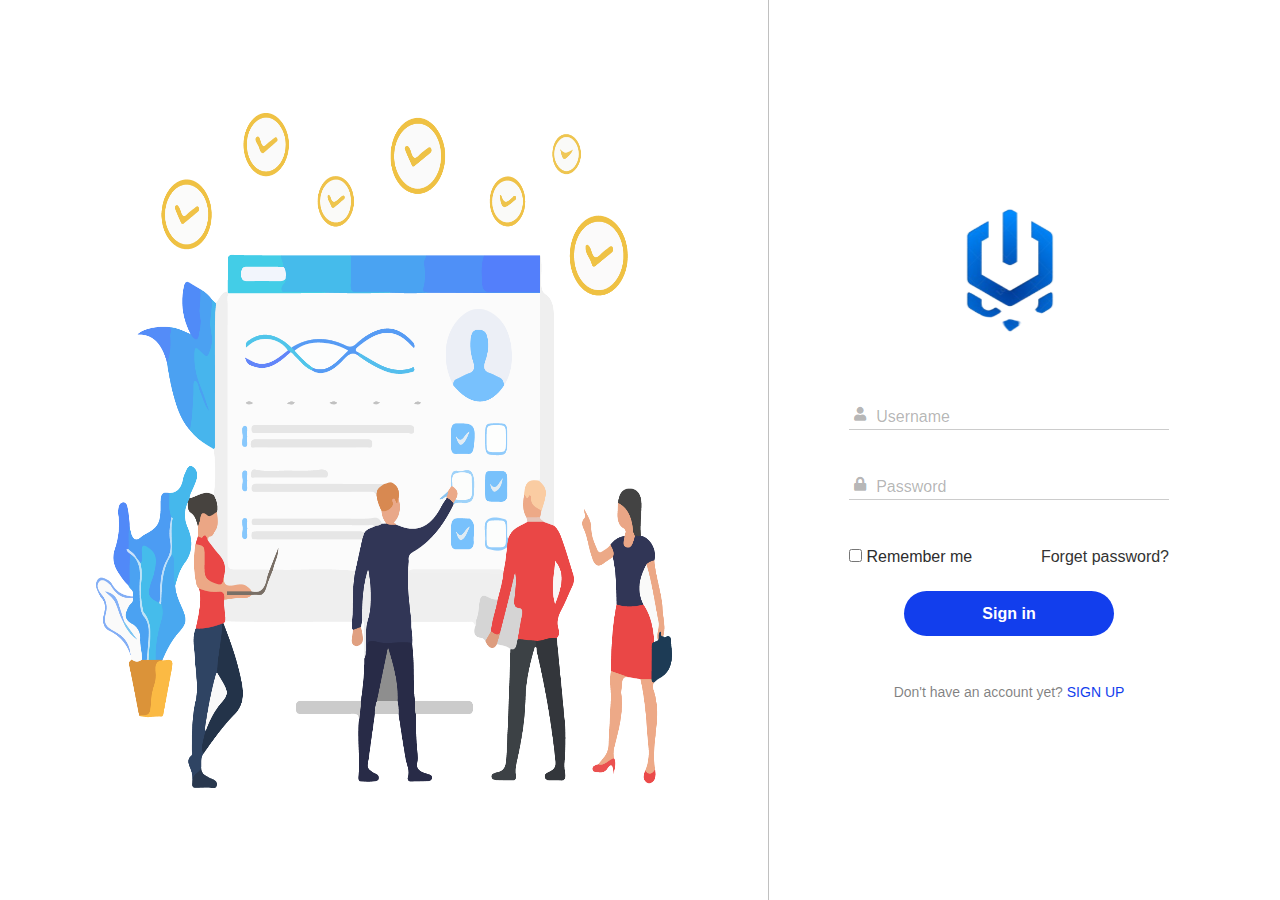
==== commit 86516be4: "Merge pull request #2 from cls-cee/master" ====
--- a/index.html
+++ b/index.html
@@ -12,11 +12,14 @@
 
 <body>
     <div class="container">
+        <!-- image on the left side of the sign-in and sign up page -->
         <div class="big-image">
             <img src="img/signup-design.png" alt="img">
         </div>
+        <!-- Sign-in form section -->
         <div class="form-section">
             <div class="the-forms" id="the-forms">
+        <!-- Sign-in form -->
                 <form action="" id="sign-in-form" class="sign-in-form">
                     <img src="img/logo.svg" alt="logo-image">
                     <div class="form-group">
@@ -37,9 +40,13 @@
                         <a href="#">Forget password?</a>
                     </div>
                     <button type="submit">Sign in</button>
+        <!-- Link to sign-up form -->
                     <p>Don't have an account yet? <a href="#sign-up-form-link" id="sign-up-form-link">SIGN UP</a></p>
+        <!-- Sign-up form  -->
                 </form>
+        <!-- Sign-up form section -->
                 <form action="" id="sign-up-form" class="sign-up-form">
+        <!-- Sign-up form heading and sub-heading -->
                     <h2 class="signup-form-heading">SIGN UP</h2>
                     <p class="signup-form-subheading">It’s free and only takes a minute</p>
                     <div class="form-group">
@@ -62,16 +69,18 @@
                         <input type="password" name="signup-confirm-password" id="signup-confirm-password" required>
                         <label for="signup-confirm-password">Confirm Password</label>
                     </div>
+        <!-- Privacy Policy and Terms & Condition -->
                     <p class=terms-and-con>
                         By clicking the sign up button you agree to our <a href="#">Terms & Conditions</a> and <a href="#">Privacy Policy</a>
                     </p>
+        <!-- Sign-up button -->
                     <button type="submit">Sign up</button>
                     <p>Already have an account? <a href="#sign-in-form" id="sign-in-form-link">Log in</a></p>
                 </form>
             </div>
         </div>
     </div>
-
+<!-- Link to the JavaScript file  -->
     <script src="scripts/app.js"></script>
 </body>
 
--- a/styles/style.css
+++ b/styles/style.css
@@ -43,7 +43,7 @@
     flex-direction: column;
     justify-content: center;
     align-items: center;
-    border-left: 2px solid silver;
+    border-left: 1px solid silver;
     padding: 0 5rem;
 }
 
@@ -55,7 +55,7 @@
 
 .form-section .the-forms{
     display: flex;
-    overflow-x: scroll;
+    overflow-x: hidden;
     max-width: 320px;
 }
 
@@ -172,6 +172,8 @@
     justify-content: space-between;
 }
 
+
+
 .the-forms .rem-me-and-forget-password a {
     color: #333333;
 }
@@ -229,5 +231,19 @@
     font-size: 14px;
 }
 
-
-
+@media (max-width: 530px){
+    .big-image{
+        width: 0;
+    }
+    .the-form{
+        margin-top: 2rem;
+    }
+    .form-section .the-forms{
+        max-width: 250px;
+    }
+    .the-forms .form-group input{
+        width: 250px;
+    }
+}
+
+
